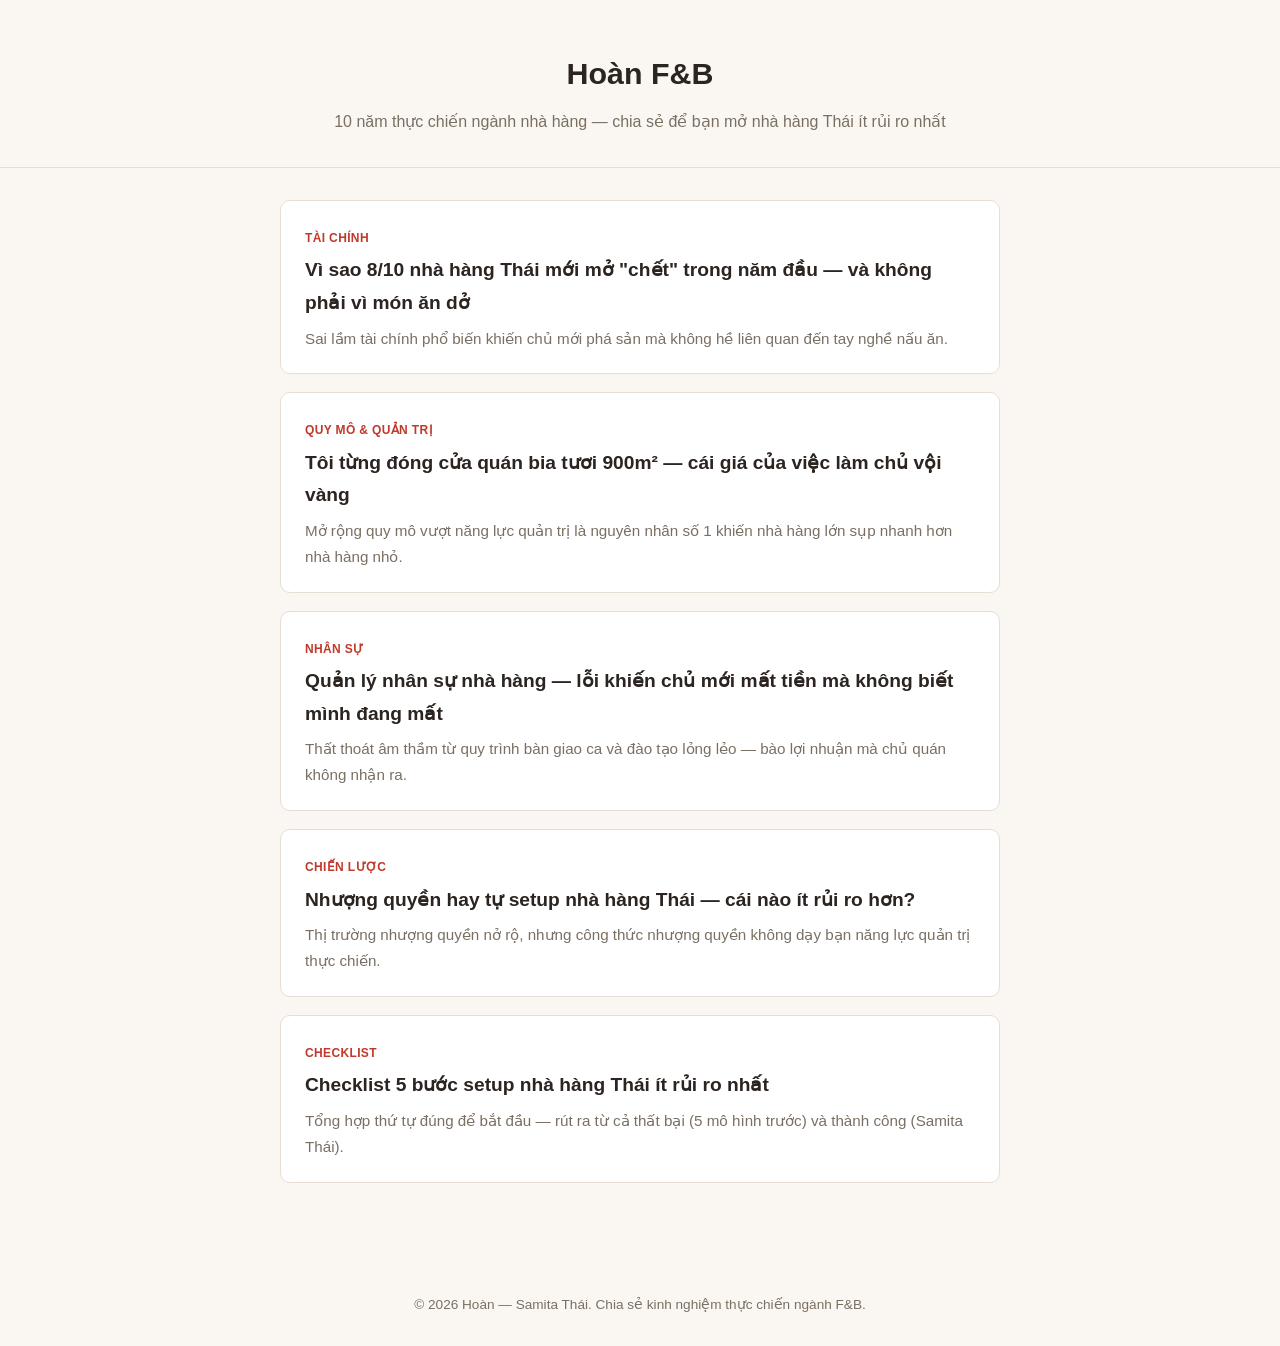
==== index.html @ b214beec "Add 5 blog posts: setup nha hang Thai it rui ro" ====
<!DOCTYPE html>
<html lang="vi">
<head>
<meta charset="UTF-8">
<meta name="viewport" content="width=device-width, initial-scale=1.0">
<title>Hoàn F&B — Mở nhà hàng Thái ít rủi ro nhất</title>
<link rel="stylesheet" href="style.css">
</head>
<body>
<header class="site">
  <h1>Hoàn F&amp;B</h1>
  <p>10 năm thực chiến ngành nhà hàng — chia sẻ để bạn mở nhà hàng Thái ít rủi ro nhất</p>
</header>
<main>
  <div class="post-list">
    <a class="post-card" href="bai-1-vi-sao-mo-nha-hang-thai-de-chet-nam-dau.html">
      <span class="tag">Tài chính</span>
      <h2>Vì sao 8/10 nhà hàng Thái mới mở "chết" trong năm đầu — và không phải vì món ăn dở</h2>
      <p class="pain">Sai lầm tài chính phổ biến khiến chủ mới phá sản mà không hề liên quan đến tay nghề nấu ăn.</p>
    </a>
    <a class="post-card" href="bai-2-bai-hoc-tu-quan-bia-tuoi-900m2.html">
      <span class="tag">Quy mô & quản trị</span>
      <h2>Tôi từng đóng cửa quán bia tươi 900m² — cái giá của việc làm chủ vội vàng</h2>
      <p class="pain">Mở rộng quy mô vượt năng lực quản trị là nguyên nhân số 1 khiến nhà hàng lớn sụp nhanh hơn nhà hàng nhỏ.</p>
    </a>
    <a class="post-card" href="bai-3-quan-ly-nhan-su-loi-mat-tien-oan.html">
      <span class="tag">Nhân sự</span>
      <h2>Quản lý nhân sự nhà hàng — lỗi khiến chủ mới mất tiền mà không biết mình đang mất</h2>
      <p class="pain">Thất thoát âm thầm từ quy trình bàn giao ca và đào tạo lỏng lẻo — bào lợi nhuận mà chủ quán không nhận ra.</p>
    </a>
    <a class="post-card" href="bai-4-nhuong-quyen-vs-tu-setup-nha-hang-thai.html">
      <span class="tag">Chiến lược</span>
      <h2>Nhượng quyền hay tự setup nhà hàng Thái — cái nào ít rủi ro hơn?</h2>
      <p class="pain">Thị trường nhượng quyền nở rộ, nhưng công thức nhượng quyền không dạy bạn năng lực quản trị thực chiến.</p>
    </a>
    <a class="post-card" href="bai-5-checklist-5-buoc-setup-nha-hang-thai-it-rui-ro.html">
      <span class="tag">Checklist</span>
      <h2>Checklist 5 bước setup nhà hàng Thái ít rủi ro nhất</h2>
      <p class="pain">Tổng hợp thứ tự đúng để bắt đầu — rút ra từ cả thất bại (5 mô hình trước) và thành công (Samita Thái).</p>
    </a>
  </div>
</main>
<footer class="site">© 2026 Hoàn — Samita Thái. Chia sẻ kinh nghiệm thực chiến ngành F&amp;B.</footer>
</body>
</html>
---- style.css ----
:root {
  --bg: #faf7f2;
  --ink: #2b2420;
  --accent: #c0392b;
  --muted: #7a6f63;
  --card: #ffffff;
  --border: #e7ded3;
}
* { box-sizing: border-box; }
body {
  margin: 0;
  font-family: -apple-system, "Segoe UI", Roboto, Helvetica, Arial, sans-serif;
  background: var(--bg);
  color: var(--ink);
  line-height: 1.7;
}
header.site {
  padding: 48px 20px 32px;
  text-align: center;
  border-bottom: 1px solid var(--border);
}
header.site h1 {
  margin: 0 0 8px;
  font-size: 1.9rem;
}
header.site p {
  margin: 0;
  color: var(--muted);
}
main {
  max-width: 760px;
  margin: 0 auto;
  padding: 32px 20px 80px;
}
.post-list {
  display: flex;
  flex-direction: column;
  gap: 18px;
}
.post-card {
  background: var(--card);
  border: 1px solid var(--border);
  border-radius: 10px;
  padding: 22px 24px;
  text-decoration: none;
  color: var(--ink);
  display: block;
  transition: box-shadow .15s ease, transform .15s ease;
}
.post-card:hover {
  box-shadow: 0 6px 18px rgba(0,0,0,0.06);
  transform: translateY(-1px);
}
.post-card .tag {
  display: inline-block;
  font-size: 0.75rem;
  color: var(--accent);
  font-weight: 600;
  letter-spacing: .03em;
  text-transform: uppercase;
  margin-bottom: 6px;
}
.post-card h2 {
  margin: 0 0 6px;
  font-size: 1.2rem;
}
.post-card .pain {
  margin: 0;
  color: var(--muted);
  font-size: 0.95rem;
}
article.post h1 {
  font-size: 1.7rem;
  margin-bottom: 4px;
}
article.post .pain-box {
  background: #fff3ee;
  border-left: 3px solid var(--accent);
  padding: 12px 16px;
  margin: 18px 0 28px;
  font-size: 0.95rem;
  color: #6b3a30;
}
article.post h2 {
  font-size: 1.25rem;
  margin-top: 32px;
}
article.post .cta {
  margin-top: 36px;
  padding: 20px;
  background: #2b2420;
  color: #fff;
  border-radius: 10px;
}
article.post .cta strong { color: #f0c419; }
.back-link {
  display: inline-block;
  margin-bottom: 24px;
  color: var(--accent);
  text-decoration: none;
  font-weight: 600;
}
footer.site {
  text-align: center;
  color: var(--muted);
  font-size: 0.85rem;
  padding: 30px 20px;
}
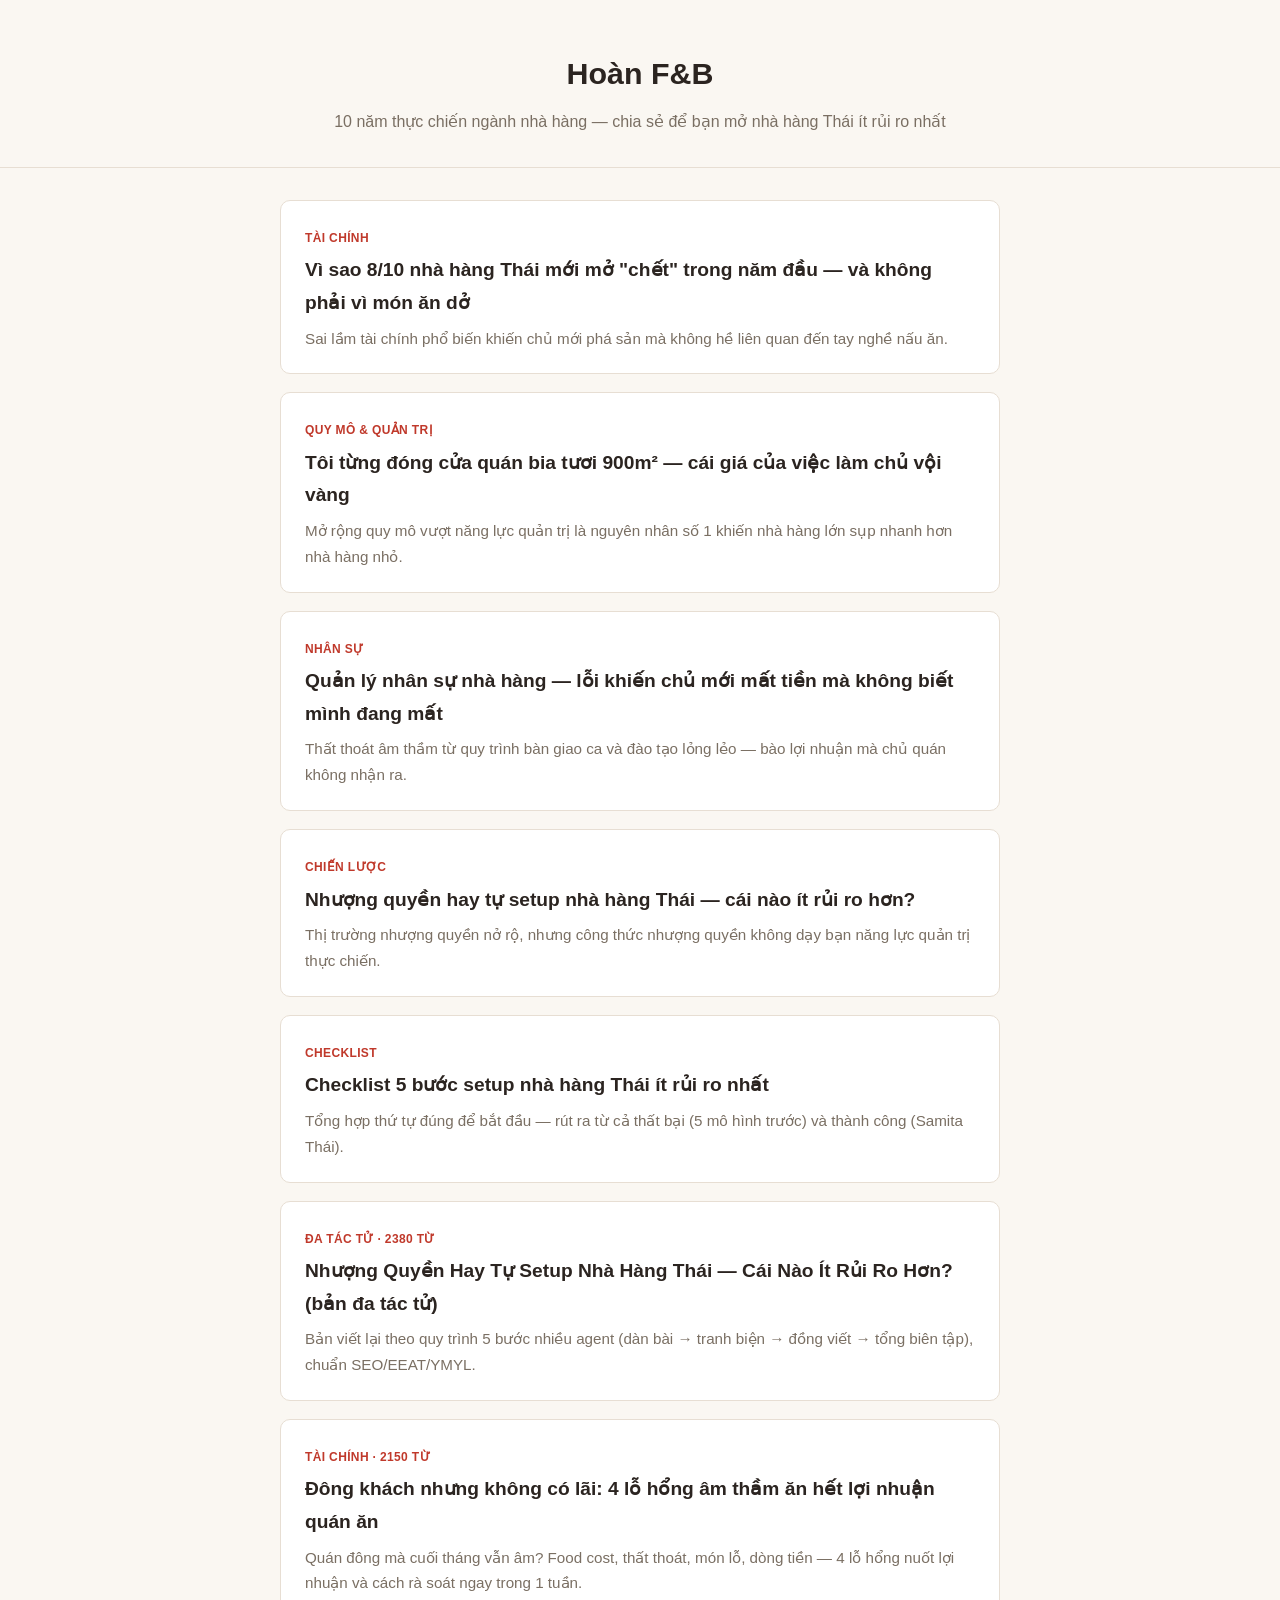
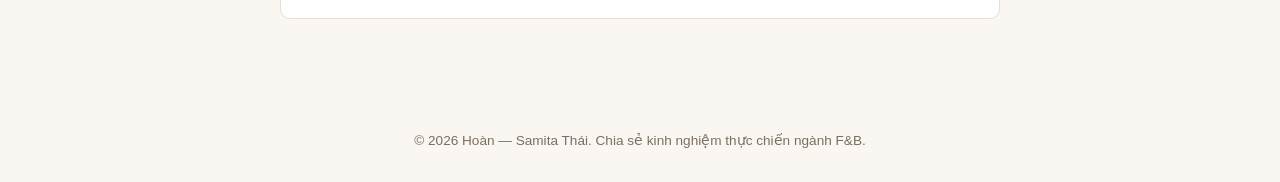
==== commit 28d786f8: "Add post: Dong khach nhung khong co lai (4 lo hong loi nhuan) Co-Authored-By: Claude Opus 4.8 <norep" ====
--- a/index.html
+++ b/index.html
@@ -38,6 +38,16 @@
       <h2>Checklist 5 bước setup nhà hàng Thái ít rủi ro nhất</h2>
       <p class="pain">Tổng hợp thứ tự đúng để bắt đầu — rút ra từ cả thất bại (5 mô hình trước) và thành công (Samita Thái).</p>
     </a>
+    <a class="post-card" href="bai-4-da-tac-tu-v1.html">
+      <span class="tag">Đa tác tử · 2380 từ</span>
+      <h2>Nhượng Quyền Hay Tự Setup Nhà Hàng Thái — Cái Nào Ít Rủi Ro Hơn? (bản đa tác tử)</h2>
+      <p class="pain">Bản viết lại theo quy trình 5 bước nhiều agent (dàn bài → tranh biện → đồng viết → tổng biên tập), chuẩn SEO/EEAT/YMYL.</p>
+    </a>
+    <a class="post-card" href="bai-6-dong-khach-nhung-khong-co-lai.html">
+      <span class="tag">Tài chính · 2150 từ</span>
+      <h2>Đông khách nhưng không có lãi: 4 lỗ hổng âm thầm ăn hết lợi nhuận quán ăn</h2>
+      <p class="pain">Quán đông mà cuối tháng vẫn âm? Food cost, thất thoát, món lỗ, dòng tiền — 4 lỗ hổng nuốt lợi nhuận và cách rà soát ngay trong 1 tuần.</p>
+    </a>
   </div>
 </main>
 <footer class="site">© 2026 Hoàn — Samita Thái. Chia sẻ kinh nghiệm thực chiến ngành F&amp;B.</footer>
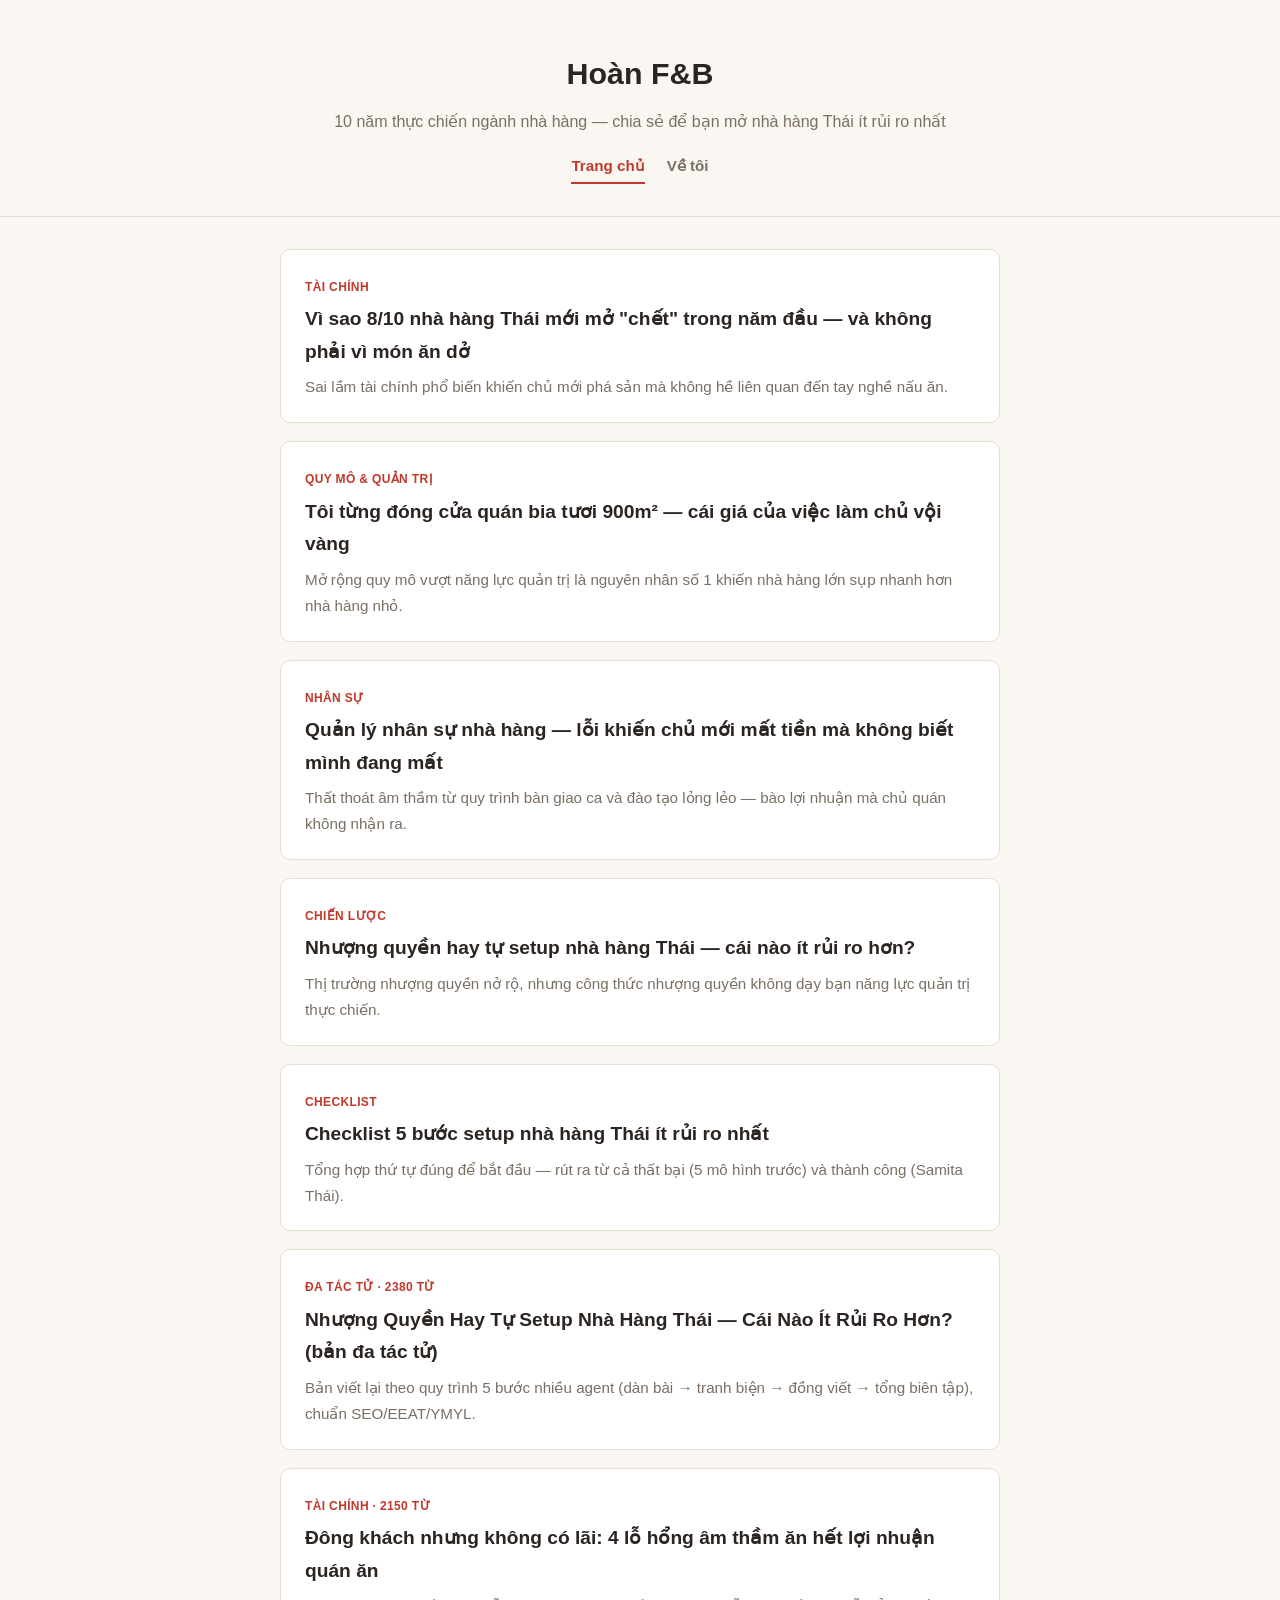
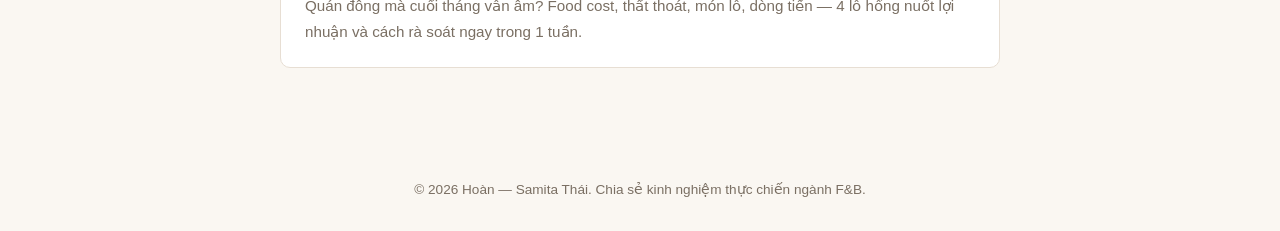
==== commit 8e7bd50b: "Them trang gioi thieu ban than (About) va menu dieu huong" ====
--- a/index.html
+++ b/index.html
@@ -10,6 +10,10 @@
 <header class="site">
   <h1>Hoàn F&amp;B</h1>
   <p>10 năm thực chiến ngành nhà hàng — chia sẻ để bạn mở nhà hàng Thái ít rủi ro nhất</p>
+  <nav class="site-nav">
+    <a href="index.html" class="dang-o">Trang chủ</a>
+    <a href="about.html">Về tôi</a>
+  </nav>
 </header>
 <main>
   <div class="post-list">
--- a/style.css
+++ b/style.css
@@ -106,3 +106,40 @@
   font-size: 0.85rem;
   padding: 30px 20px;
 }
+
+/* --- Thanh menu điều hướng --- */
+.site-nav {
+  margin-top: 18px;
+  display: flex;
+  gap: 22px;
+  justify-content: center;
+}
+.site-nav a {
+  color: var(--muted);
+  text-decoration: none;
+  font-weight: 600;
+  font-size: 0.95rem;
+  padding-bottom: 3px;
+  border-bottom: 2px solid transparent;
+  transition: color .15s ease, border-color .15s ease;
+}
+.site-nav a:hover,
+.site-nav a.dang-o {
+  color: var(--accent);
+  border-color: var(--accent);
+}
+
+/* --- Trang giới thiệu (About) --- */
+article.about ul {
+  padding-left: 20px;
+  margin: 18px 0;
+}
+article.about ul li { margin-bottom: 8px; }
+article.about blockquote {
+  border-left: 3px solid var(--accent);
+  margin: 28px 0;
+  padding: 8px 20px;
+  font-size: 1.2rem;
+  font-style: italic;
+  color: var(--ink);
+}
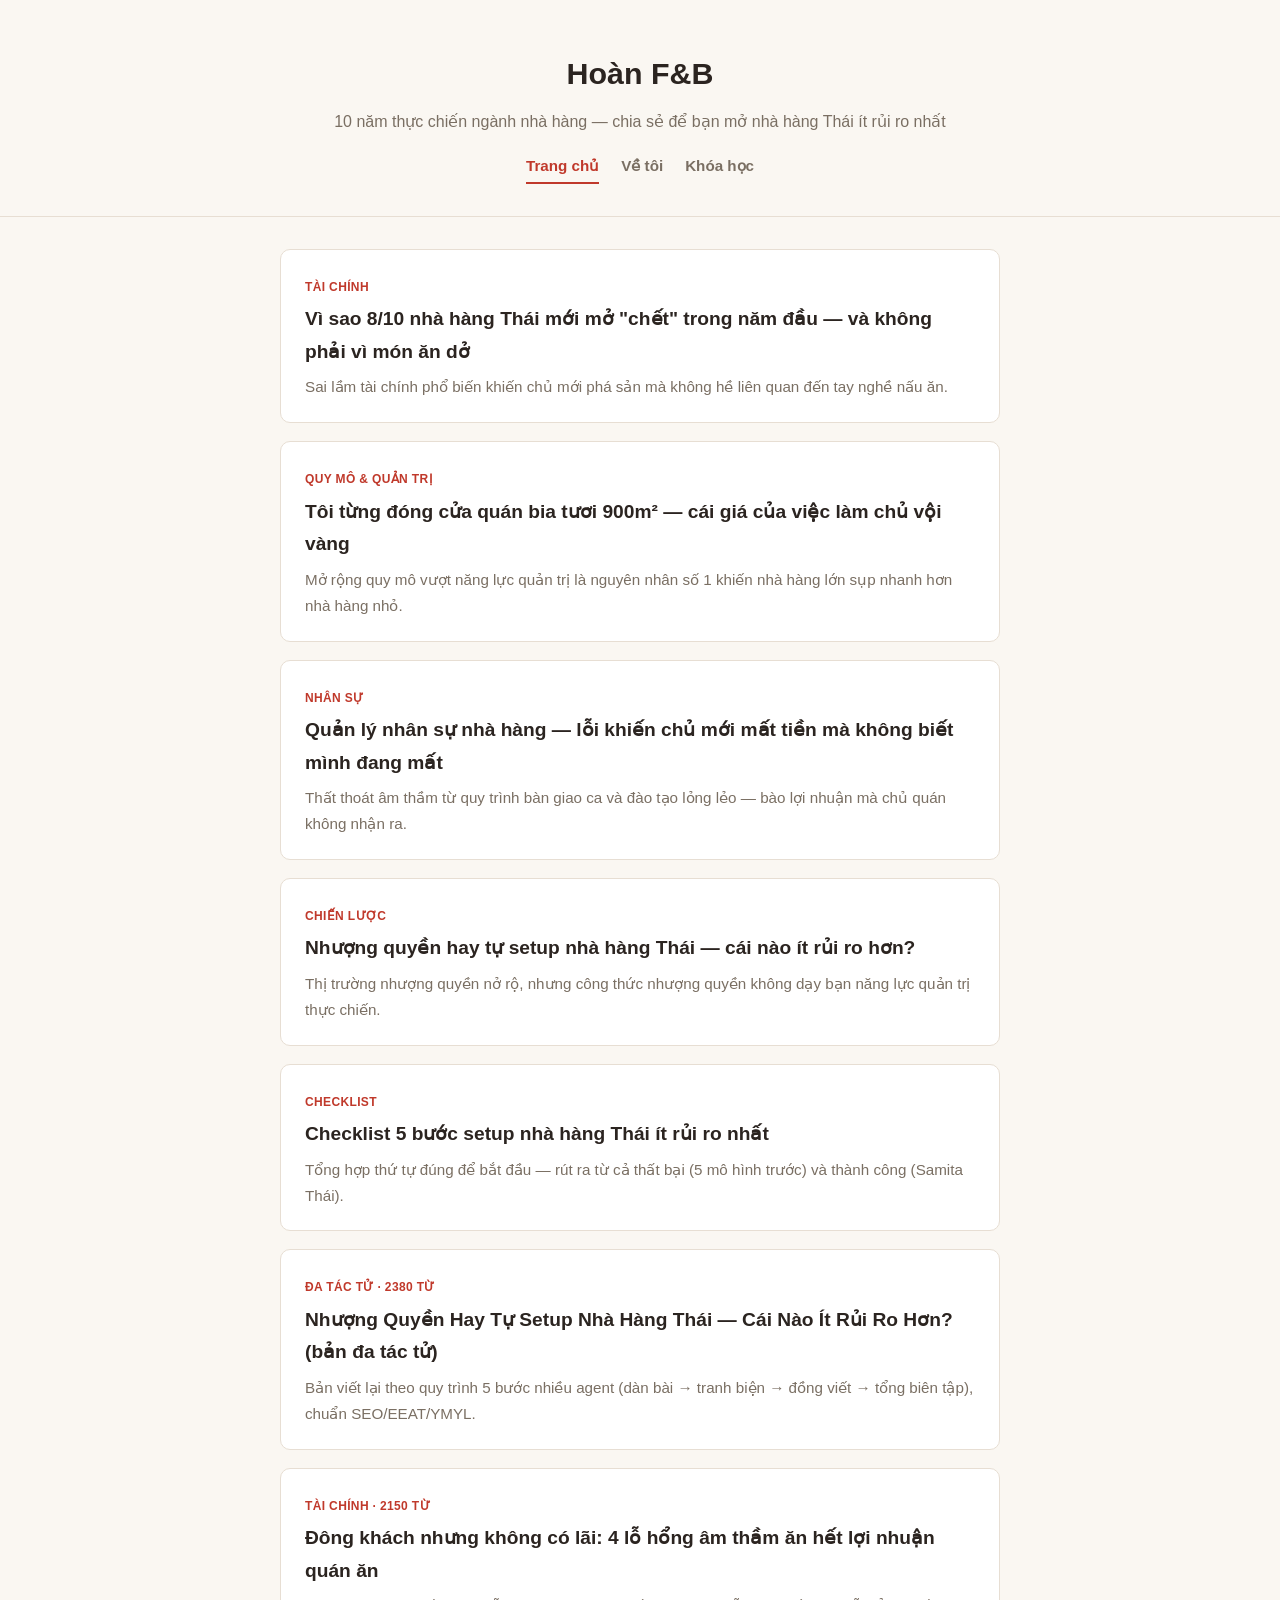
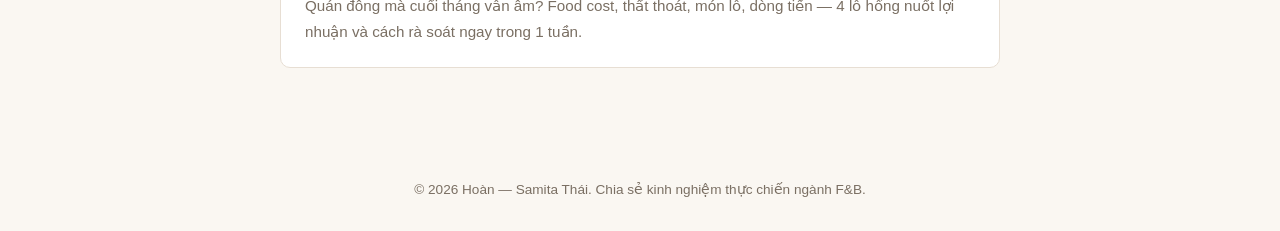
==== commit 3c42281a: "Them sale page khoa hoc + link menu Khoa hoc" ====
--- a/index.html
+++ b/index.html
@@ -13,6 +13,7 @@
   <nav class="site-nav">
     <a href="index.html" class="dang-o">Trang chủ</a>
     <a href="about.html">Về tôi</a>
+    <a href="khoa-hoc.html">Khóa học</a>
   </nav>
 </header>
 <main>
--- a/style.css
+++ b/style.css
@@ -130,11 +130,161 @@
 }
 
 /* --- Trang giới thiệu (About) --- */
+.anh-chan-dung {
+  margin: 28px 0;
+  text-align: center;
+}
+.anh-chan-dung img {
+  width: 100%;
+  max-width: 460px;
+  aspect-ratio: 4 / 3;
+  object-fit: cover;
+  object-position: center 40%;
+  border-radius: 12px;
+  border: 1px solid var(--border);
+  box-shadow: 0 6px 18px rgba(0,0,0,0.08);
+}
+.anh-chan-dung figcaption {
+  margin-top: 10px;
+  font-size: 0.88rem;
+  color: var(--muted);
+  font-style: italic;
+}
 article.about ul {
   padding-left: 20px;
   margin: 18px 0;
 }
 article.about ul li { margin-bottom: 8px; }
+
+/* ================= SALE PAGE ================= */
+.sale-hero {
+  text-align: center;
+  padding: 20px 0 36px;
+  border-bottom: 1px solid var(--border);
+}
+.sale-hero .tag {
+  display: inline-block;
+  font-size: 0.75rem;
+  color: var(--accent);
+  font-weight: 700;
+  letter-spacing: .05em;
+  text-transform: uppercase;
+  margin-bottom: 12px;
+}
+.sale-hero h1 {
+  font-size: 2rem;
+  line-height: 1.25;
+  margin: 0 0 14px;
+}
+.sale-hero .sub {
+  font-size: 1.1rem;
+  color: var(--muted);
+  max-width: 620px;
+  margin: 0 auto 24px;
+}
+.hero-note {
+  font-size: 0.85rem;
+  color: var(--muted);
+  margin-top: 12px;
+}
+
+.btn-buy {
+  display: inline-block;
+  background: var(--accent);
+  color: #fff;
+  font-weight: 700;
+  font-size: 1.05rem;
+  text-decoration: none;
+  padding: 15px 30px;
+  border-radius: 999px;
+  box-shadow: 0 6px 18px rgba(192,57,43,0.28);
+  transition: transform .15s ease, box-shadow .15s ease;
+}
+.btn-buy:hover { transform: translateY(-2px); box-shadow: 0 10px 24px rgba(192,57,43,0.35); }
+.btn-buy.big { font-size: 1.2rem; padding: 18px 38px; }
+
+.sale-section { padding: 34px 0; border-bottom: 1px solid var(--border); }
+.sale-section h2 { font-size: 1.4rem; margin: 0 0 16px; }
+
+.pain-list, .module-list { padding-left: 22px; }
+.pain-list li, .module-list li { margin-bottom: 12px; }
+
+.credibility { text-align: center; }
+.stat-row {
+  display: flex;
+  gap: 16px;
+  justify-content: center;
+  flex-wrap: wrap;
+  margin-top: 24px;
+}
+.stat {
+  background: var(--card);
+  border: 1px solid var(--border);
+  border-radius: 12px;
+  padding: 18px 22px;
+  min-width: 140px;
+  font-size: 0.9rem;
+  color: var(--muted);
+}
+.stat .num {
+  display: block;
+  font-size: 1.9rem;
+  font-weight: 800;
+  color: var(--accent);
+  line-height: 1;
+  margin-bottom: 6px;
+}
+
+.bonus ul { padding-left: 22px; }
+.bonus li { margin-bottom: 10px; }
+
+/* Hộp giá */
+.price-section { text-align: center; }
+.price-box {
+  background: #2b2420;
+  color: #fff;
+  border-radius: 16px;
+  padding: 32px 24px;
+  max-width: 440px;
+  margin: 0 auto;
+}
+.price-label { margin: 0 0 6px; color: #d8cec3; font-size: 0.9rem; text-transform: uppercase; letter-spacing: .05em; }
+.price-old { margin: 0; text-decoration: line-through; color: #a99f93; font-size: 1.1rem; }
+.price-now { margin: 4px 0 4px; font-size: 2.6rem; font-weight: 800; color: #f0c419; line-height: 1; }
+.price-note { margin: 0 0 22px; font-size: 0.85rem; color: #d8cec3; }
+.pay-methods { margin: 16px 0 0; font-size: 0.82rem; color: #d8cec3; }
+
+.after-pay {
+  background: #fff3ee;
+  border-left: 3px solid var(--accent);
+  border-radius: 0 12px 12px 0;
+  padding: 18px 22px;
+  margin: 28px auto 0;
+  max-width: 620px;
+  text-align: left;
+}
+.after-pay h3 { margin: 0 0 10px; font-size: 1.05rem; }
+.after-pay ol { padding-left: 20px; margin: 0; }
+.after-pay li { margin-bottom: 8px; }
+
+.guarantee {
+  background: #eef7ee;
+  border: 1px dashed #7bb07b;
+  border-radius: 12px;
+  padding: 18px 22px;
+  text-align: center;
+}
+
+.faq .q { font-weight: 700; margin: 18px 0 4px; }
+.faq .a { margin: 0; color: var(--muted); }
+
+.final-cta { text-align: center; border-bottom: none; }
+.final-cta h2 { font-size: 1.5rem; }
+
+@media (max-width: 560px) {
+  .sale-hero h1 { font-size: 1.55rem; }
+  .price-now { font-size: 2.1rem; }
+}
 article.about blockquote {
   border-left: 3px solid var(--accent);
   margin: 28px 0;
